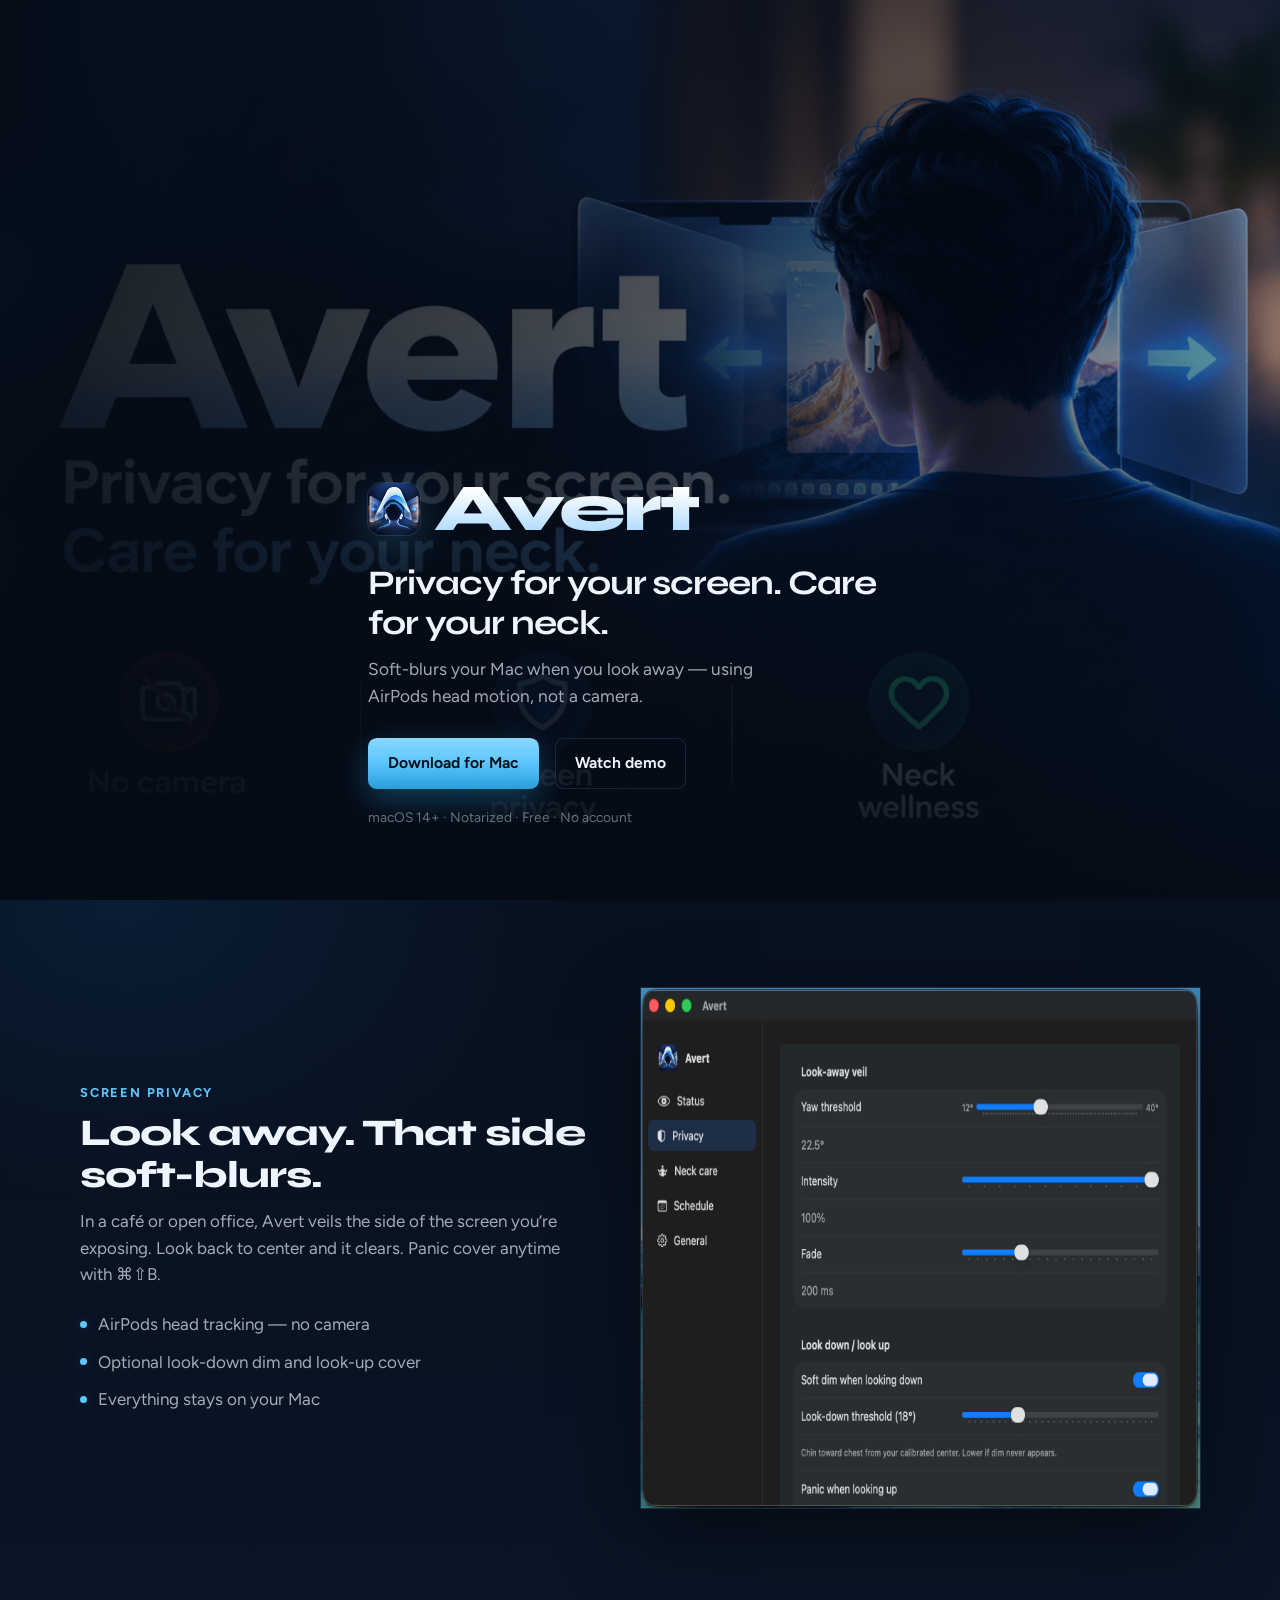
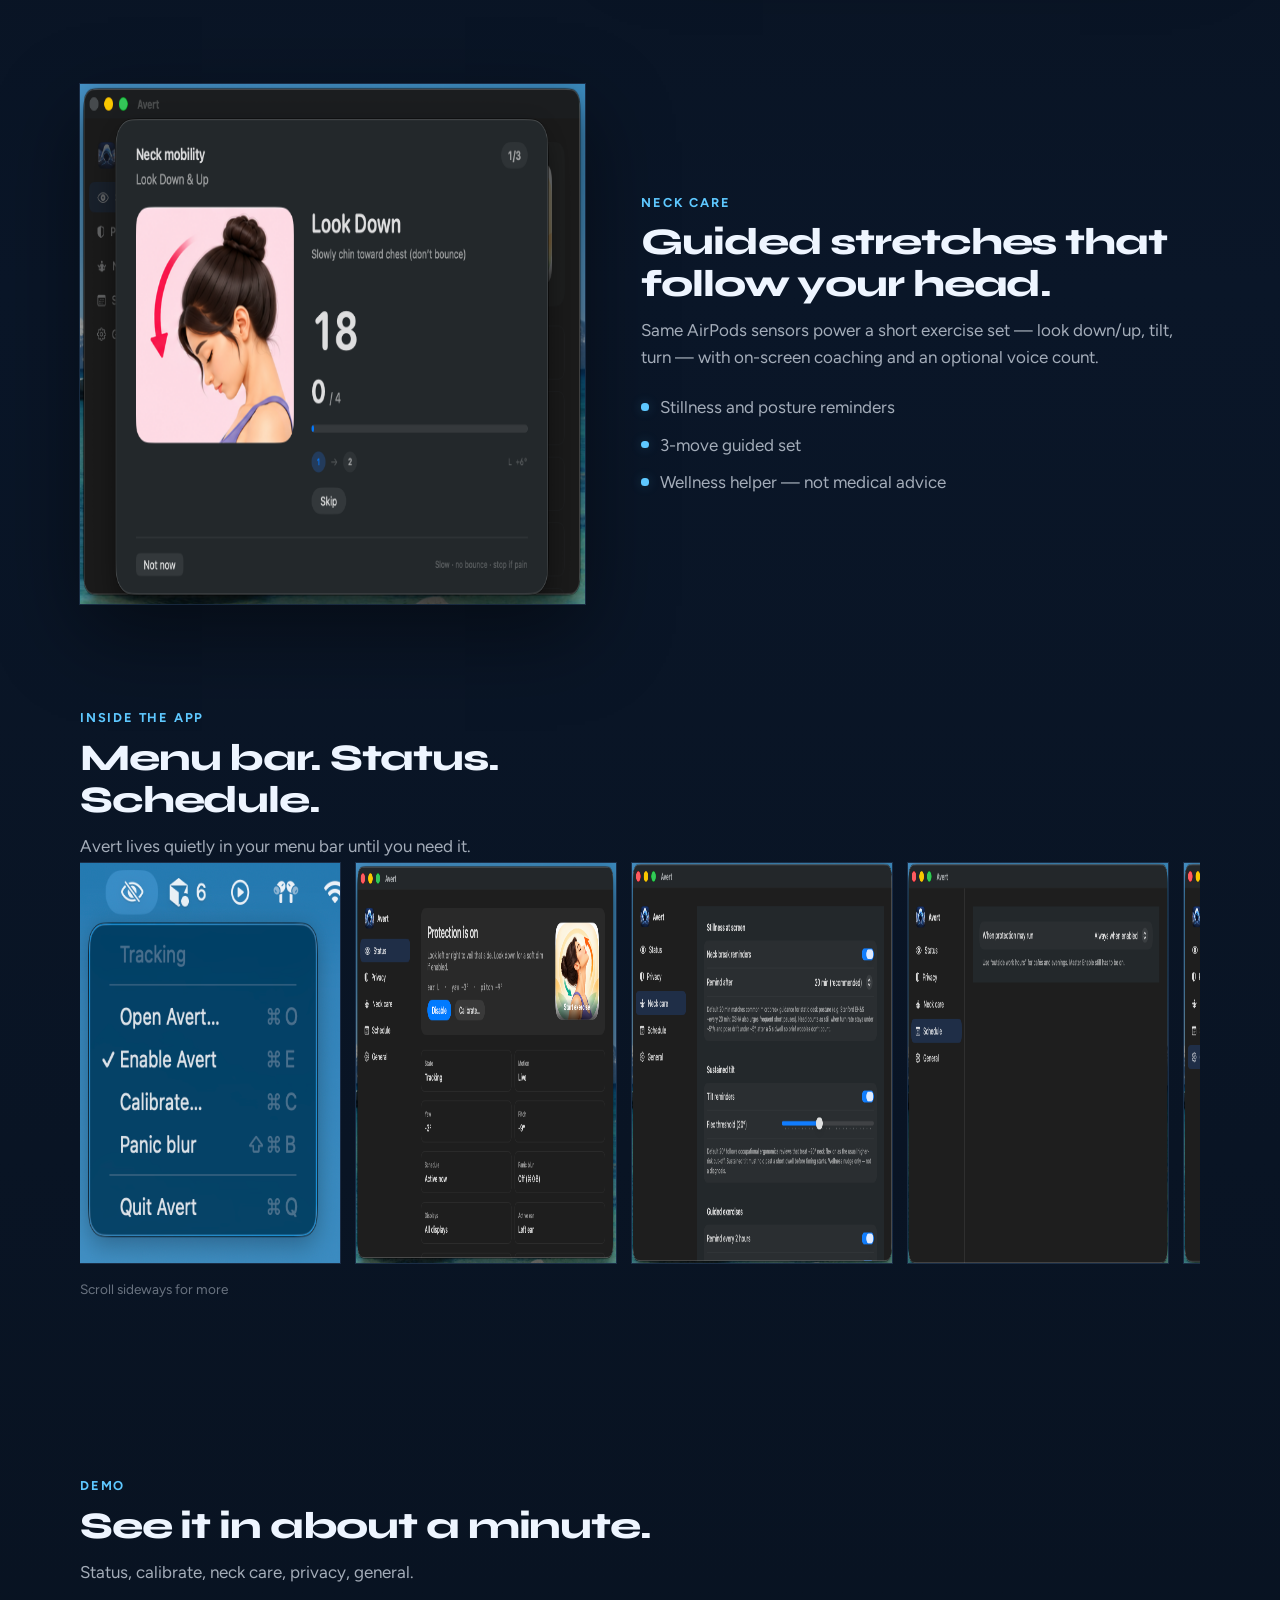
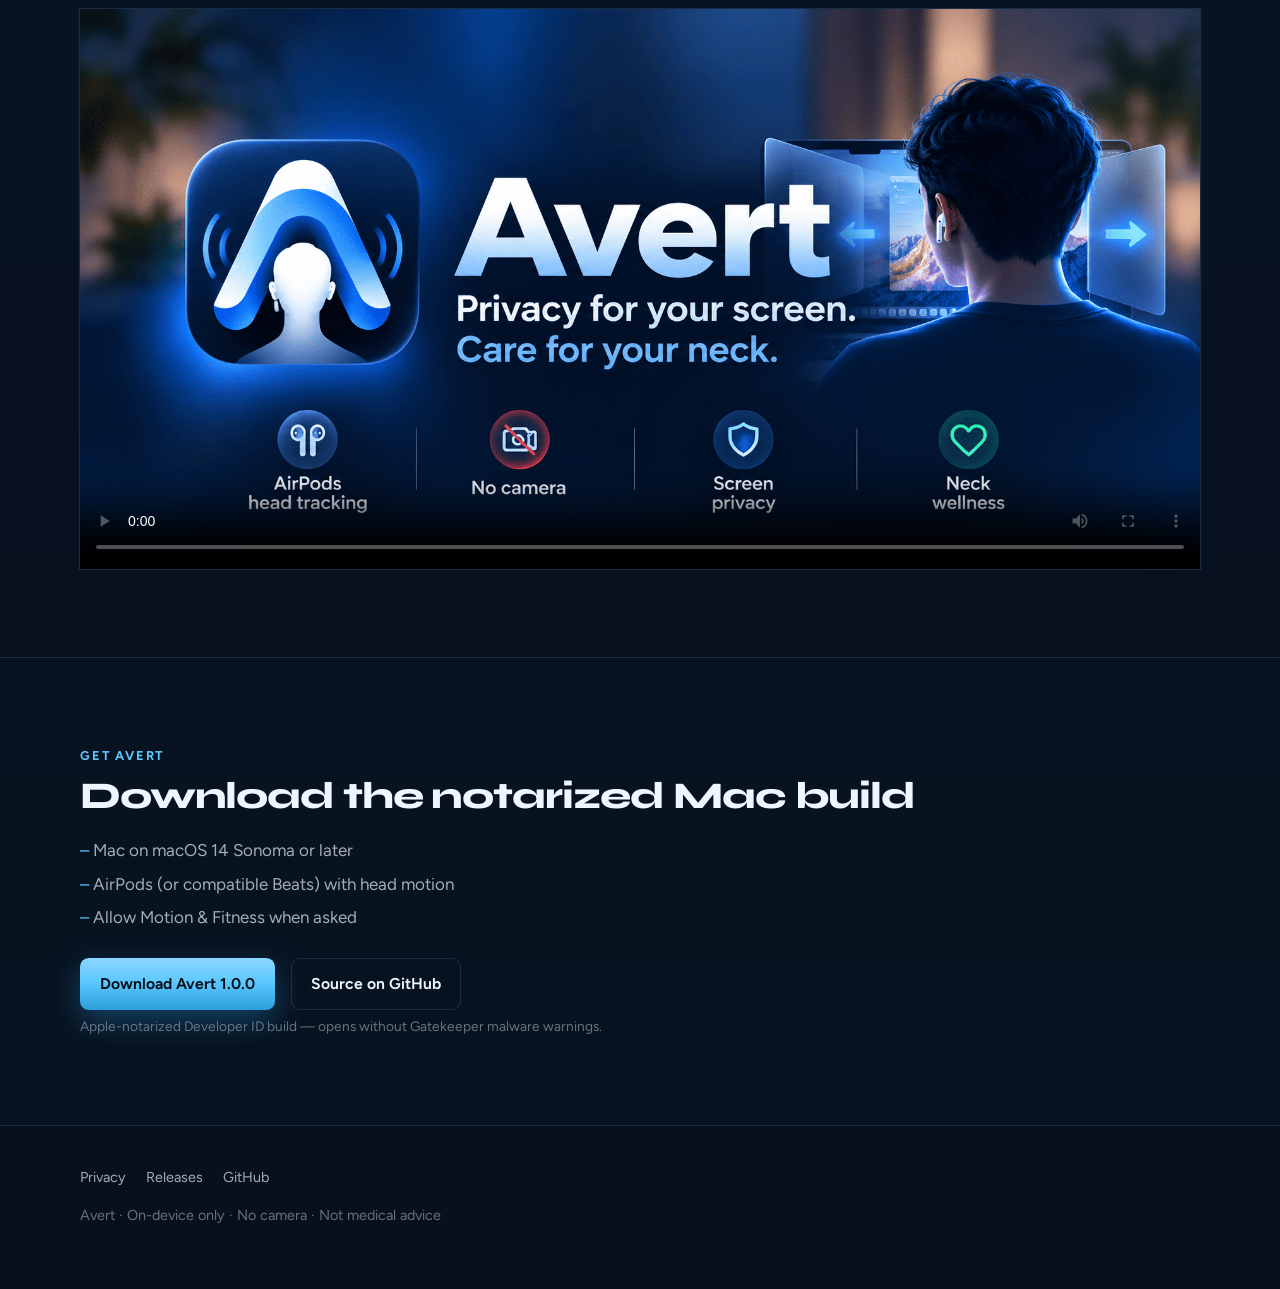
==== docs/index.html @ 4a2a261f "Add GitHub Pages landing site for Avert. Host a branded download page and public privacy policy from" ====
<!DOCTYPE html>
<html lang="en">
<head>
  <meta charset="utf-8" />
  <meta name="viewport" content="width=device-width, initial-scale=1" />
  <title>Avert — Privacy for your screen. Care for your neck.</title>
  <meta name="description" content="Mac menu bar app that soft-blurs your screen when you look away using AirPods head motion — no camera. Includes guided neck exercises." />
  <meta property="og:title" content="Avert" />
  <meta property="og:description" content="Privacy for your screen. Care for your neck. AirPods head tracking — no camera." />
  <meta property="og:image" content="https://wekex35.github.io/avert/brand/og_image.png" />
  <meta property="og:type" content="website" />
  <meta property="og:url" content="https://wekex35.github.io/avert/" />
  <meta name="twitter:card" content="summary_large_image" />
  <meta name="twitter:image" content="https://wekex35.github.io/avert/brand/og_image.png" />
  <link rel="icon" href="brand/avert-logo.png" type="image/png" />
  <link rel="preconnect" href="https://fonts.googleapis.com" />
  <link rel="preconnect" href="https://fonts.gstatic.com" crossorigin />
  <link href="https://fonts.googleapis.com/css2?family=Figtree:wght@400;550;650;700&family=Syne:wght@700;800&display=swap" rel="stylesheet" />
  <link rel="stylesheet" href="site.css" />
</head>
<body>
  <header class="hero">
    <div class="hero__media" aria-hidden="true">
      <img src="brand/og_image.png" alt="" width="1774" height="887" />
      <div class="hero__shade"></div>
    </div>
    <div class="wrap hero__content">
      <div class="brand">
        <img src="brand/avert-logo.png" alt="" width="64" height="64" />
        <p class="brand__name">Avert</p>
      </div>
      <h1>Privacy for your screen. Care for your neck.</h1>
      <p class="hero__lede">
        Soft-blurs your Mac when you look away — using AirPods head motion, not a camera.
      </p>
      <div class="cta-row">
        <a class="btn btn--primary" href="https://github.com/wekex35/avert/releases/download/v1.0.0-notarized/Avert-1.0.0-macos-notarized.dmg">
          Download for Mac
        </a>
        <a class="btn btn--ghost" href="#demo">Watch demo</a>
        <p class="cta-note">macOS 14+ · Notarized · Free · No account</p>
      </div>
    </div>
  </header>

  <main>
    <section id="privacy-blur">
      <div class="wrap split">
        <div class="split__copy">
          <p class="section-kicker">Screen privacy</p>
          <h2 class="section-title">Look away. That side soft-blurs.</h2>
          <p class="section-copy">
            In a café or open office, Avert veils the side of the screen you’re exposing.
            Look back to center and it clears. Panic cover anytime with ⌘⇧B.
          </p>
          <ul class="points">
            <li>AirPods head tracking — no camera</li>
            <li>Optional look-down dim and look-up cover</li>
            <li>Everything stays on your Mac</li>
          </ul>
        </div>
        <div class="split__visual">
          <img src="screenshots/04-privacy.png" alt="Avert Privacy settings" width="720" height="520" loading="lazy" />
        </div>
      </div>
    </section>

    <section id="neck">
      <div class="wrap split split--flip">
        <div class="split__copy">
          <p class="section-kicker">Neck care</p>
          <h2 class="section-title">Guided stretches that follow your head.</h2>
          <p class="section-copy">
            Same AirPods sensors power a short exercise set — look down/up, tilt, turn —
            with on-screen coaching and an optional voice count.
          </p>
          <ul class="points">
            <li>Stillness and posture reminders</li>
            <li>3-move guided set</li>
            <li>Wellness helper — not medical advice</li>
          </ul>
        </div>
        <div class="split__visual">
          <img src="screenshots/03-exercise-look-down.png" alt="Avert neck exercise: look down" width="720" height="520" loading="lazy" />
        </div>
      </div>
    </section>

    <section class="gallery" id="gallery" aria-labelledby="gallery-title">
      <div class="wrap">
        <p class="section-kicker">Inside the app</p>
        <h2 class="section-title" id="gallery-title">Menu bar. Status. Schedule.</h2>
        <p class="section-copy">Avert lives quietly in your menu bar until you need it.</p>
        <div class="gallery__rail" tabindex="0">
          <img src="screenshots/01-menu-bar.png" alt="Menu bar" width="320" height="400" loading="lazy" />
          <img src="screenshots/02-status.png" alt="Status" width="320" height="400" loading="lazy" />
          <img src="screenshots/05-neck-care.png" alt="Neck care settings" width="320" height="400" loading="lazy" />
          <img src="screenshots/06-schedule.png" alt="Schedule" width="320" height="400" loading="lazy" />
          <img src="screenshots/07-general.png" alt="General settings" width="320" height="400" loading="lazy" />
        </div>
        <p class="gallery__hint">Scroll sideways for more</p>
      </div>
    </section>

    <section id="demo">
      <div class="wrap">
        <p class="section-kicker">Demo</p>
        <h2 class="section-title">See it in about a minute.</h2>
        <p class="section-copy" style="margin-bottom: 1.5rem;">
          Status, calibrate, neck care, privacy, general.
        </p>
        <video controls playsinline preload="metadata" poster="brand/og_image.png" style="width:100%; box-shadow: 0 0 0 1px var(--line);">
          <source src="demo/avert-demo.mp4" type="video/mp4" />
          Your browser doesn’t play MP4. <a href="demo/avert-demo.mp4">Download the demo</a>.
        </video>
      </div>
    </section>

    <section class="download" id="download">
      <div class="wrap">
        <p class="section-kicker">Get Avert</p>
        <h2 class="section-title">Download the notarized Mac build</h2>
        <ul class="req">
          <li>Mac on macOS 14 Sonoma or later</li>
          <li>AirPods (or compatible Beats) with head motion</li>
          <li>Allow Motion &amp; Fitness when asked</li>
        </ul>
        <div class="cta-row">
          <a class="btn btn--primary" href="https://github.com/wekex35/avert/releases/download/v1.0.0-notarized/Avert-1.0.0-macos-notarized.dmg">
            Download Avert 1.0.0
          </a>
          <a class="btn btn--ghost" href="https://github.com/wekex35/avert">Source on GitHub</a>
        </div>
        <p class="cta-note">Apple-notarized Developer ID build — opens without Gatekeeper malware warnings.</p>
      </div>
    </section>
  </main>

  <footer class="site-footer">
    <div class="wrap">
      <nav aria-label="Footer">
        <a href="privacy.html">Privacy</a>
        <a href="https://github.com/wekex35/avert/releases/tag/v1.0.0-notarized">Releases</a>
        <a href="https://github.com/wekex35/avert">GitHub</a>
      </nav>
      <p>Avert · On-device only · No camera · Not medical advice</p>
    </div>
  </footer>
</body>
</html>
---- docs/site.css ----
:root {
  --bg: #050b14;
  --bg-mid: #0a1628;
  --ink: #eef5ff;
  --muted: rgba(238, 245, 255, 0.68);
  --faint: rgba(238, 245, 255, 0.42);
  --line: rgba(120, 180, 255, 0.16);
  --cyan: #5ec8ff;
  --cyan-deep: #2a9fd9;
  --glow: rgba(94, 200, 255, 0.22);
  --max: 1120px;
  --font-display: "Syne", sans-serif;
  --font-body: "Figtree", sans-serif;
}

*,
*::before,
*::after {
  box-sizing: border-box;
}

html {
  scroll-behavior: smooth;
}

body {
  margin: 0;
  min-height: 100vh;
  color: var(--ink);
  font-family: var(--font-body);
  font-size: 1.0625rem;
  line-height: 1.55;
  background:
    radial-gradient(1200px 700px at 70% -10%, rgba(46, 130, 220, 0.28), transparent 55%),
    radial-gradient(900px 600px at 10% 20%, rgba(20, 80, 140, 0.2), transparent 50%),
    linear-gradient(180deg, var(--bg) 0%, var(--bg-mid) 42%, #07101c 100%);
  -webkit-font-smoothing: antialiased;
}

img,
video {
  max-width: 100%;
  display: block;
}

a {
  color: var(--cyan);
  text-decoration-thickness: 1px;
  text-underline-offset: 0.18em;
}

a:hover {
  color: #9fddff;
}

.wrap {
  width: min(100% - 2.5rem, var(--max));
  margin-inline: auto;
}

/* —— Hero —— */
.hero {
  position: relative;
  min-height: 100svh;
  display: grid;
  align-items: end;
  overflow: hidden;
}

.hero__media {
  position: absolute;
  inset: 0;
  z-index: 0;
}

.hero__media img {
  width: 100%;
  height: 100%;
  object-fit: cover;
  object-position: center right;
  transform: scale(1.04);
  animation: heroDrift 18s ease-in-out infinite alternate;
}

.hero__shade {
  position: absolute;
  inset: 0;
  background:
    linear-gradient(90deg, rgba(5, 11, 20, 0.92) 0%, rgba(5, 11, 20, 0.72) 42%, rgba(5, 11, 20, 0.28) 100%),
    linear-gradient(180deg, rgba(5, 11, 20, 0.35) 0%, rgba(5, 11, 20, 0.15) 40%, rgba(5, 11, 20, 0.92) 100%);
}

.hero__content {
  position: relative;
  z-index: 1;
  padding: 5.5rem 0 4.5rem;
  max-width: 34rem;
}

.brand {
  display: flex;
  align-items: center;
  gap: 0.85rem;
  margin: 0 0 1.4rem;
  animation: rise 0.9s ease both;
}

.brand img {
  width: 3.25rem;
  height: 3.25rem;
  border-radius: 0.85rem;
  box-shadow: 0 0 0 1px var(--line), 0 12px 40px var(--glow);
}

.brand__name {
  font-family: var(--font-display);
  font-weight: 800;
  font-size: clamp(2.6rem, 7vw, 4.2rem);
  letter-spacing: -0.04em;
  line-height: 0.95;
  margin: 0;
  background: linear-gradient(180deg, #fff 20%, #9fd4ff 100%);
  -webkit-background-clip: text;
  background-clip: text;
  color: transparent;
}

.hero h1 {
  font-family: var(--font-display);
  font-weight: 700;
  font-size: clamp(1.55rem, 3.4vw, 2.15rem);
  letter-spacing: -0.03em;
  line-height: 1.15;
  margin: 0 0 0.85rem;
  animation: rise 0.9s ease 0.12s both;
}

.hero__lede {
  margin: 0 0 1.75rem;
  color: var(--muted);
  font-size: 1.08rem;
  max-width: 28rem;
  animation: rise 0.9s ease 0.22s both;
}

.cta-row {
  display: flex;
  flex-wrap: wrap;
  gap: 0.75rem 1rem;
  align-items: center;
  animation: rise 0.9s ease 0.32s both;
}

.btn {
  appearance: none;
  border: 0;
  display: inline-flex;
  align-items: center;
  justify-content: center;
  gap: 0.45rem;
  padding: 0.85rem 1.25rem;
  border-radius: 0.55rem;
  font-family: var(--font-body);
  font-weight: 650;
  font-size: 0.98rem;
  text-decoration: none;
  cursor: pointer;
  transition: transform 0.2s ease, background 0.2s ease, color 0.2s ease, box-shadow 0.2s ease;
}

.btn:hover {
  transform: translateY(-1px);
}

.btn--primary {
  color: #041018;
  background: linear-gradient(180deg, #8ad7ff 0%, var(--cyan) 45%, var(--cyan-deep) 100%);
  box-shadow: 0 10px 30px rgba(46, 160, 230, 0.35);
}

.btn--primary:hover {
  color: #041018;
}

.btn--ghost {
  color: var(--ink);
  background: transparent;
  box-shadow: inset 0 0 0 1px var(--line);
}

.btn--ghost:hover {
  color: var(--ink);
  background: rgba(255, 255, 255, 0.04);
}

.cta-note {
  width: 100%;
  margin: 0.35rem 0 0;
  color: var(--faint);
  font-size: 0.86rem;
}

/* —— Sections —— */
section {
  padding: 5.5rem 0;
}

.section-kicker {
  margin: 0 0 0.55rem;
  color: var(--cyan);
  font-size: 0.8rem;
  font-weight: 700;
  letter-spacing: 0.14em;
  text-transform: uppercase;
}

.section-title {
  font-family: var(--font-display);
  font-weight: 750;
  font-size: clamp(1.7rem, 3.2vw, 2.35rem);
  letter-spacing: -0.03em;
  line-height: 1.12;
  margin: 0 0 0.75rem;
  max-width: 18ch;
}

.section-copy {
  margin: 0;
  color: var(--muted);
  max-width: 36rem;
}

.split {
  display: grid;
  gap: 2.5rem;
  align-items: center;
}

@media (min-width: 860px) {
  .split {
    grid-template-columns: 0.95fr 1.05fr;
    gap: 3.5rem;
  }

  .split--flip .split__copy {
    order: 2;
  }

  .split--flip .split__visual {
    order: 1;
  }
}

.split__visual img {
  width: 100%;
  border-radius: 0;
  box-shadow: 0 0 0 1px var(--line), 0 30px 80px rgba(0, 0, 0, 0.45);
}

.points {
  list-style: none;
  margin: 1.5rem 0 0;
  padding: 0;
  display: grid;
  gap: 0.7rem;
}

.points li {
  position: relative;
  padding-left: 1.15rem;
  color: var(--muted);
}

.points li::before {
  content: "";
  position: absolute;
  left: 0;
  top: 0.55em;
  width: 0.45rem;
  height: 0.45rem;
  border-radius: 50%;
  background: var(--cyan);
  box-shadow: 0 0 12px var(--glow);
}

/* —— Gallery —— */
.gallery {
  padding-top: 1rem;
}

.gallery__rail {
  display: grid;
  grid-auto-flow: column;
  grid-auto-columns: minmax(260px, 320px);
  gap: 1rem;
  overflow-x: auto;
  padding: 0.25rem 0 1rem;
  scroll-snap-type: x mandatory;
  -webkit-overflow-scrolling: touch;
}

.gallery__rail img {
  scroll-snap-align: start;
  width: 100%;
  box-shadow: 0 0 0 1px var(--line);
}

.gallery__hint {
  margin: 0;
  color: var(--faint);
  font-size: 0.85rem;
}

/* —— Download —— */
.download {
  border-top: 1px solid var(--line);
  border-bottom: 1px solid var(--line);
  background: rgba(8, 20, 36, 0.55);
}

.download .section-title {
  max-width: none;
}

.req {
  margin: 1.25rem 0 1.75rem;
  padding: 0;
  list-style: none;
  color: var(--muted);
  display: grid;
  gap: 0.45rem;
}

.req li::before {
  content: "– ";
  color: var(--cyan);
}

/* —— Footer —— */
.site-footer {
  padding: 2.5rem 0 3rem;
  color: var(--faint);
  font-size: 0.9rem;
}

.site-footer nav {
  display: flex;
  flex-wrap: wrap;
  gap: 0.85rem 1.25rem;
  margin-bottom: 1rem;
}

.site-footer a {
  color: var(--muted);
  text-decoration: none;
}

.site-footer a:hover {
  color: var(--cyan);
}

/* —— Privacy page —— */
.page {
  padding: 3.5rem 0 5rem;
}

.page h1 {
  font-family: var(--font-display);
  font-size: clamp(2rem, 4vw, 2.8rem);
  letter-spacing: -0.03em;
  margin: 0 0 0.5rem;
}

.page .meta {
  color: var(--faint);
  margin: 0 0 2rem;
}

.page h2 {
  font-family: var(--font-display);
  font-size: 1.25rem;
  margin: 2rem 0 0.65rem;
}

.page p,
.page li {
  color: var(--muted);
}

.page table {
  width: 100%;
  border-collapse: collapse;
  margin: 1rem 0 1.5rem;
  font-size: 0.95rem;
}

.page th,
.page td {
  text-align: left;
  vertical-align: top;
  padding: 0.7rem 0.65rem;
  border-bottom: 1px solid var(--line);
}

.page th {
  color: var(--ink);
  font-weight: 650;
}

@keyframes rise {
  from {
    opacity: 0;
    transform: translateY(14px);
  }
  to {
    opacity: 1;
    transform: translateY(0);
  }
}

@keyframes heroDrift {
  from {
    transform: scale(1.04) translate3d(0, 0, 0);
  }
  to {
    transform: scale(1.08) translate3d(-1.5%, 1%, 0);
  }
}

@media (prefers-reduced-motion: reduce) {
  *,
  *::before,
  *::after {
    animation: none !important;
    transition: none !important;
  }

  html {
    scroll-behavior: auto;
  }
}
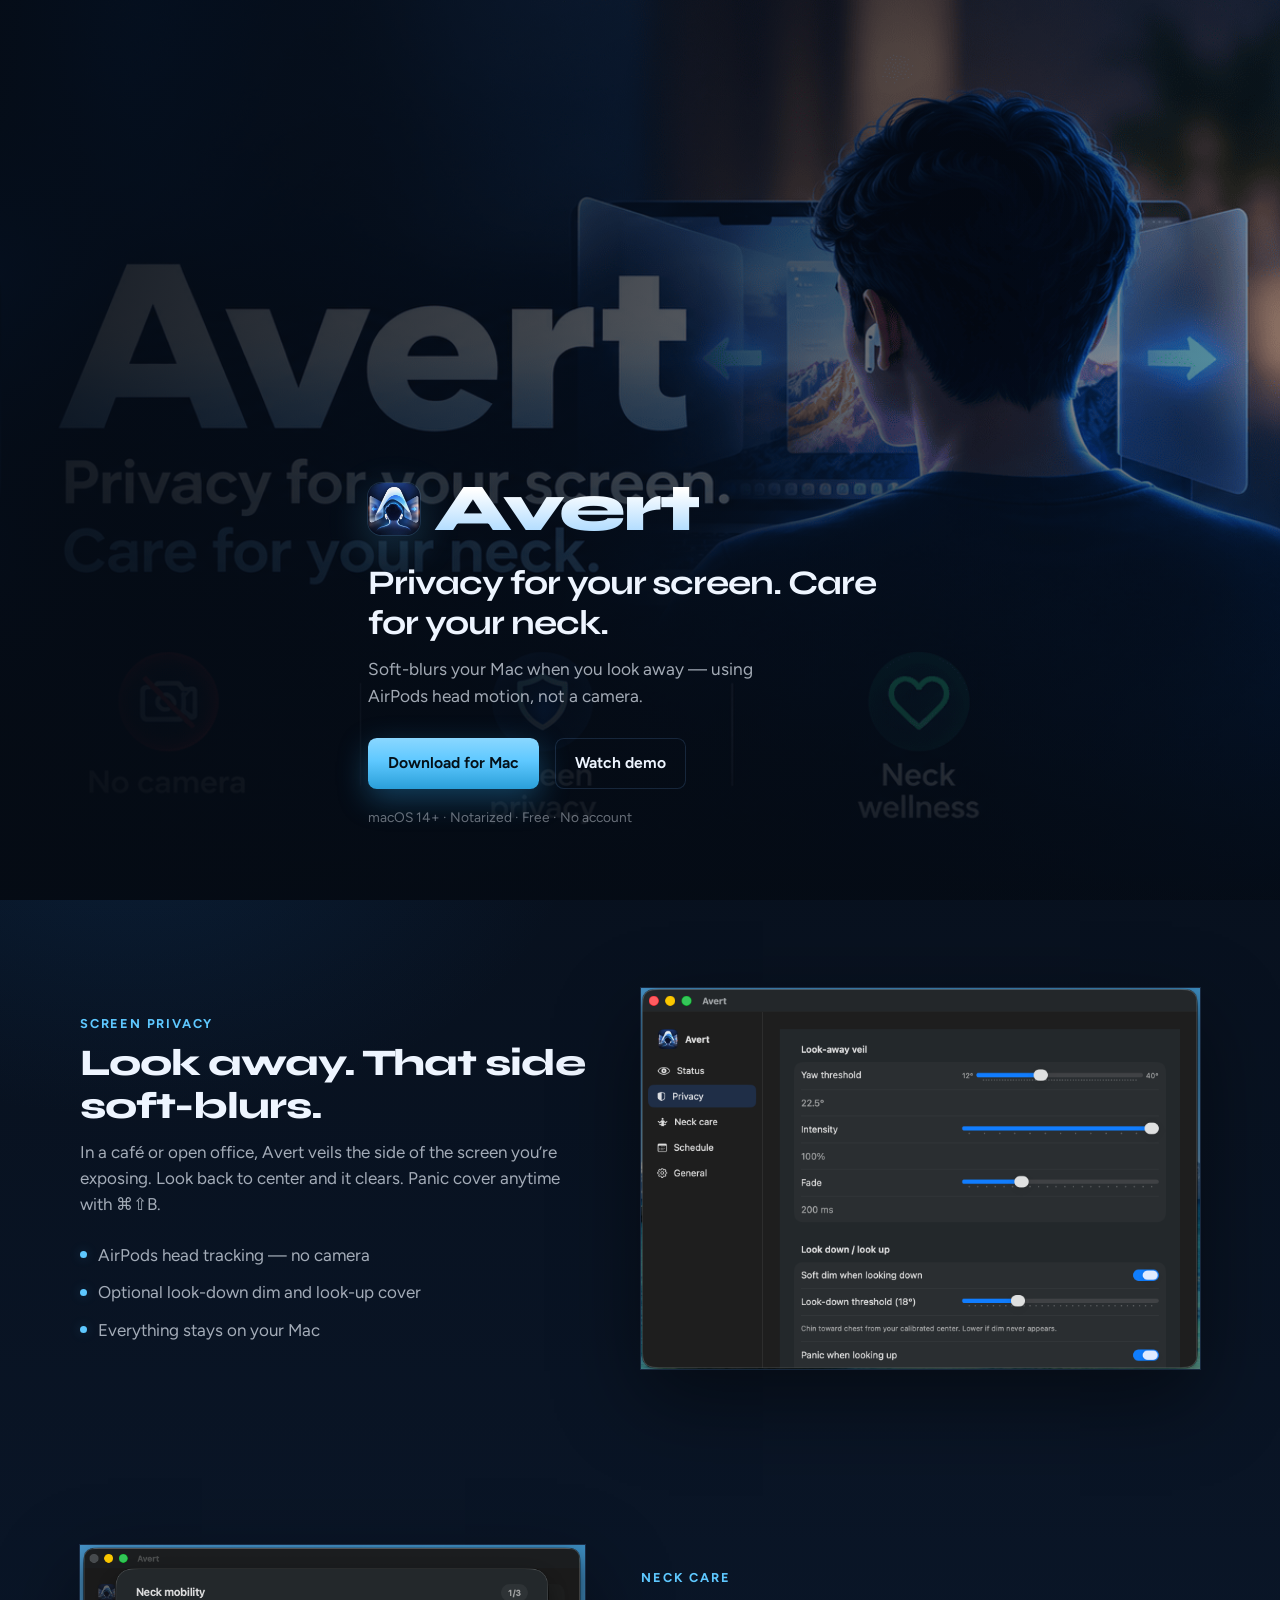
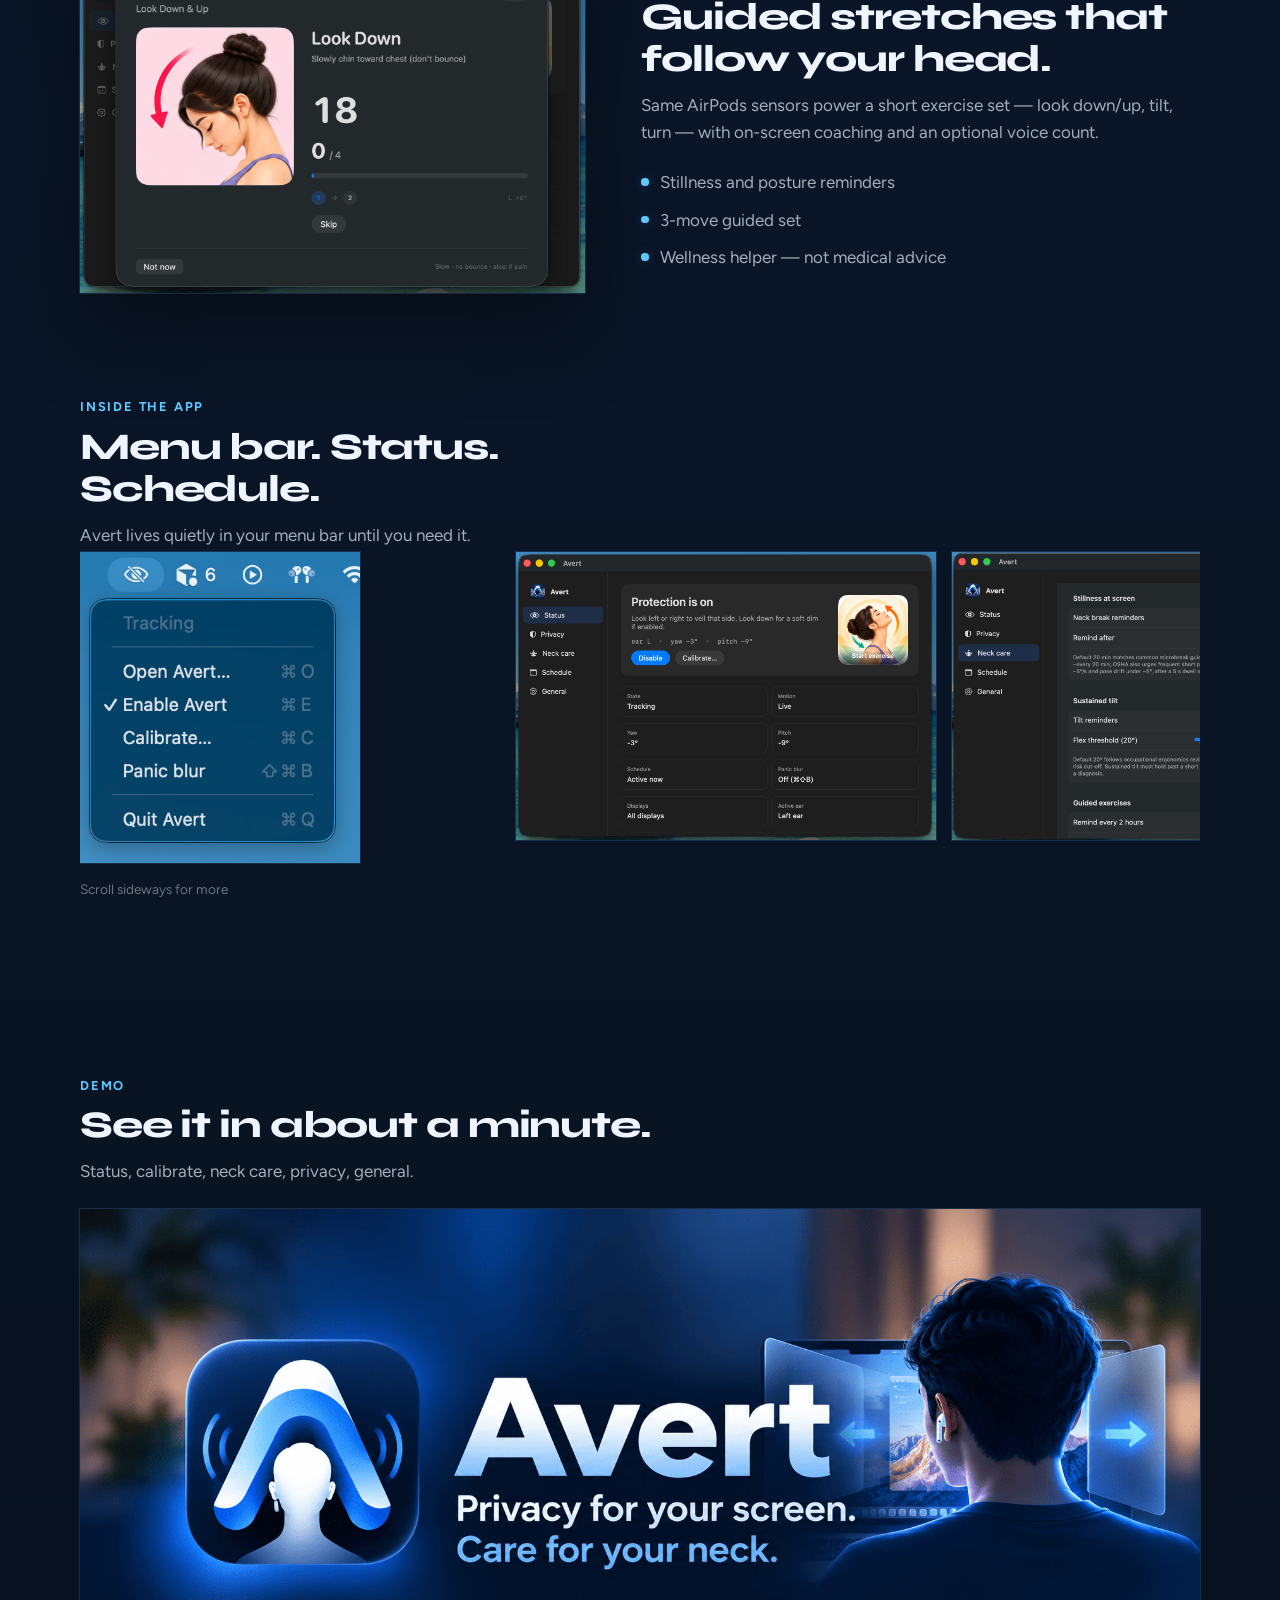
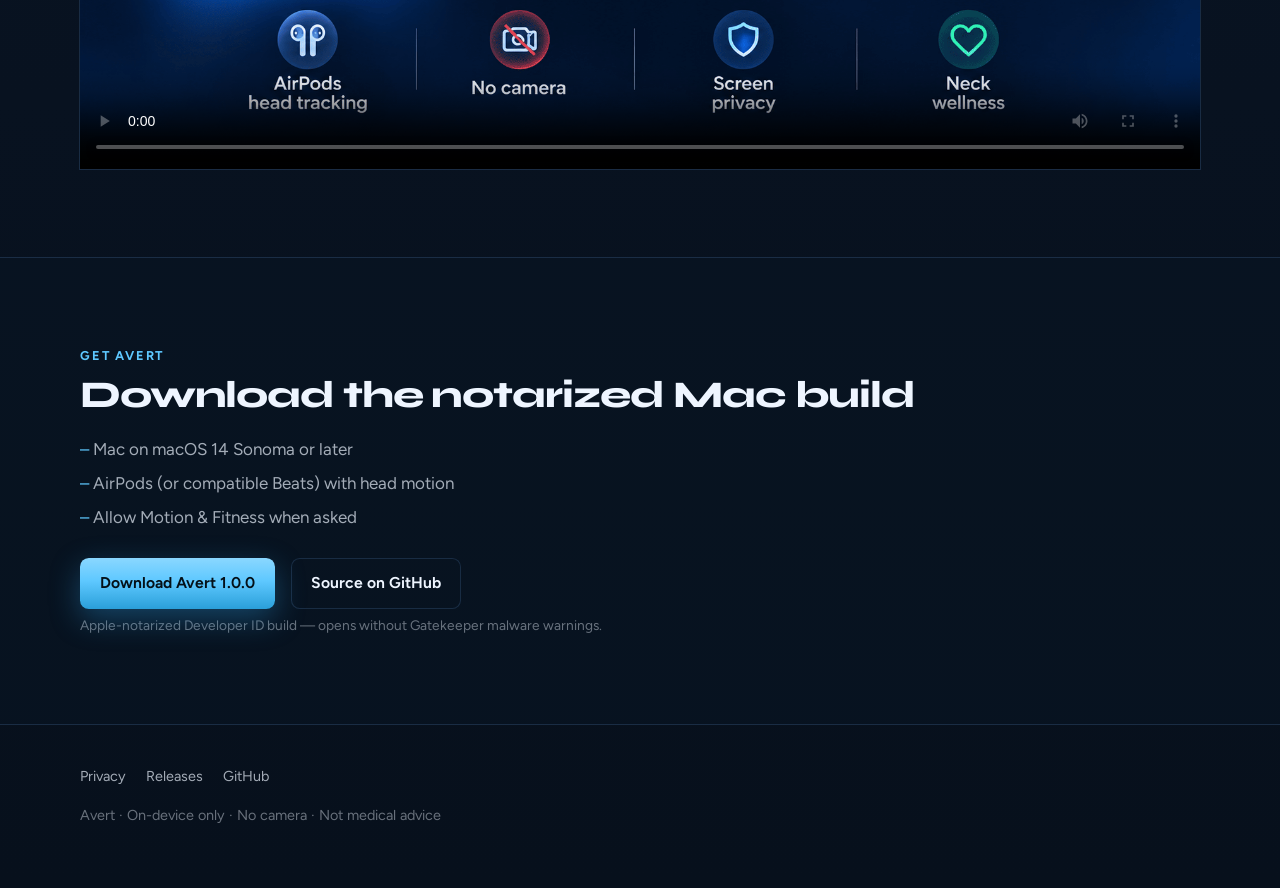
==== commit 24f5a00a: "Fix squeezed gallery screenshots on the landing page. HTML width/height forced a portrait box on lan" ====
--- a/docs/index.html
+++ b/docs/index.html
@@ -60,7 +60,7 @@
           </ul>
         </div>
         <div class="split__visual">
-          <img src="screenshots/04-privacy.png" alt="Avert Privacy settings" width="720" height="520" loading="lazy" />
+          <img src="screenshots/04-privacy.png" alt="Avert Privacy settings" width="1572" height="1072" loading="lazy" />
         </div>
       </div>
     </section>
@@ -81,7 +81,7 @@
           </ul>
         </div>
         <div class="split__visual">
-          <img src="screenshots/03-exercise-look-down.png" alt="Avert neck exercise: look down" width="720" height="520" loading="lazy" />
+          <img src="screenshots/03-exercise-look-down.png" alt="Avert neck exercise: look down" width="1588" height="1094" loading="lazy" />
         </div>
       </div>
     </section>
@@ -92,11 +92,11 @@
         <h2 class="section-title" id="gallery-title">Menu bar. Status. Schedule.</h2>
         <p class="section-copy">Avert lives quietly in your menu bar until you need it.</p>
         <div class="gallery__rail" tabindex="0">
-          <img src="screenshots/01-menu-bar.png" alt="Menu bar" width="320" height="400" loading="lazy" />
-          <img src="screenshots/02-status.png" alt="Status" width="320" height="400" loading="lazy" />
-          <img src="screenshots/05-neck-care.png" alt="Neck care settings" width="320" height="400" loading="lazy" />
-          <img src="screenshots/06-schedule.png" alt="Schedule" width="320" height="400" loading="lazy" />
-          <img src="screenshots/07-general.png" alt="General settings" width="320" height="400" loading="lazy" />
+          <img class="gallery__menu" src="screenshots/01-menu-bar.png" alt="Menu bar" width="406" height="450" loading="lazy" />
+          <img src="screenshots/02-status.png" alt="Status" width="1588" height="1088" loading="lazy" />
+          <img src="screenshots/05-neck-care.png" alt="Neck care settings" width="1568" height="1074" loading="lazy" />
+          <img src="screenshots/06-schedule.png" alt="Schedule" width="1568" height="1068" loading="lazy" />
+          <img src="screenshots/07-general.png" alt="General settings" width="1576" height="1072" loading="lazy" />
         </div>
         <p class="gallery__hint">Scroll sideways for more</p>
       </div>
--- a/docs/site.css
+++ b/docs/site.css
@@ -253,6 +253,7 @@
 
 .split__visual img {
   width: 100%;
+  height: auto;
   border-radius: 0;
   box-shadow: 0 0 0 1px var(--line), 0 30px 80px rgba(0, 0, 0, 0.45);
 }
@@ -291,7 +292,7 @@
 .gallery__rail {
   display: grid;
   grid-auto-flow: column;
-  grid-auto-columns: minmax(260px, 320px);
+  grid-auto-columns: minmax(420px, 520px);
   gap: 1rem;
   overflow-x: auto;
   padding: 0.25rem 0 1rem;
@@ -302,7 +303,16 @@
 .gallery__rail img {
   scroll-snap-align: start;
   width: 100%;
+  height: auto;
+  aspect-ratio: auto;
+  object-fit: contain;
   box-shadow: 0 0 0 1px var(--line);
+}
+
+.gallery__rail img.gallery__menu {
+  width: auto;
+  max-width: 280px;
+  justify-self: start;
 }
 
 .gallery__hint {
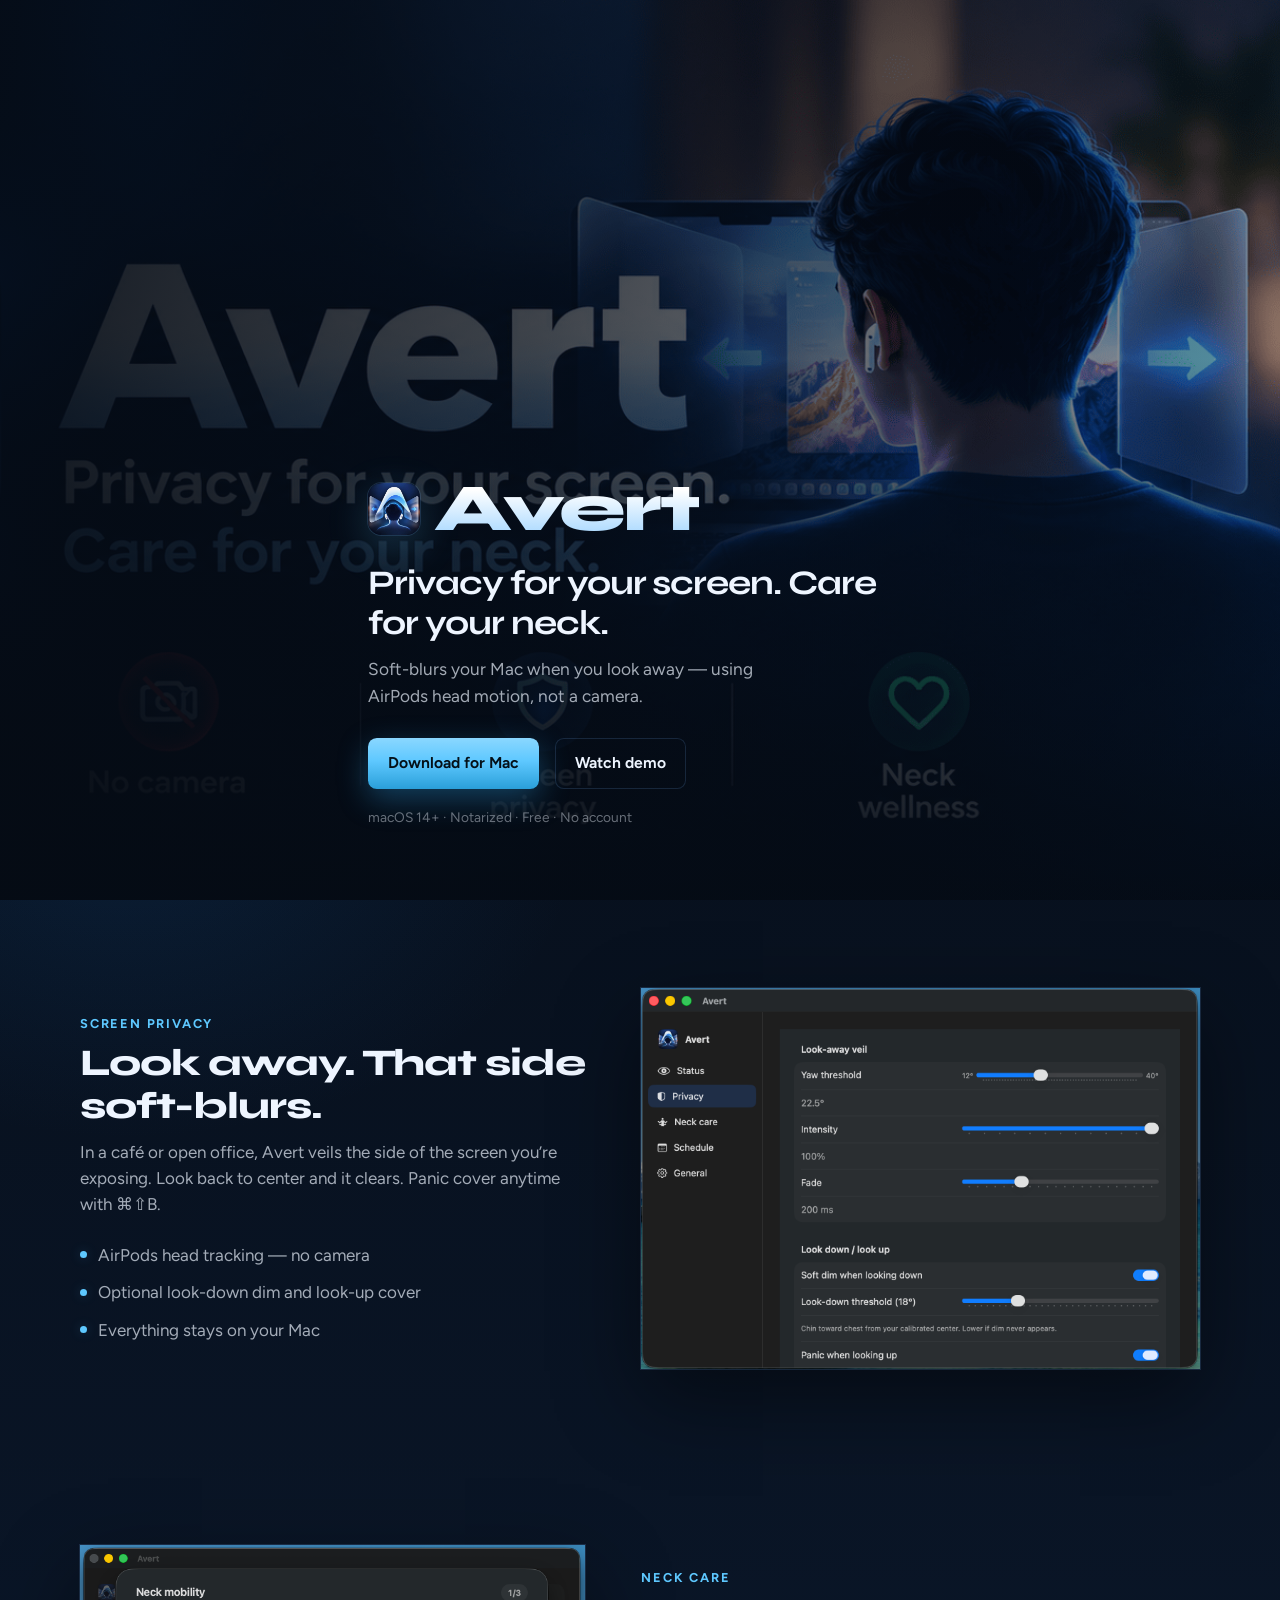
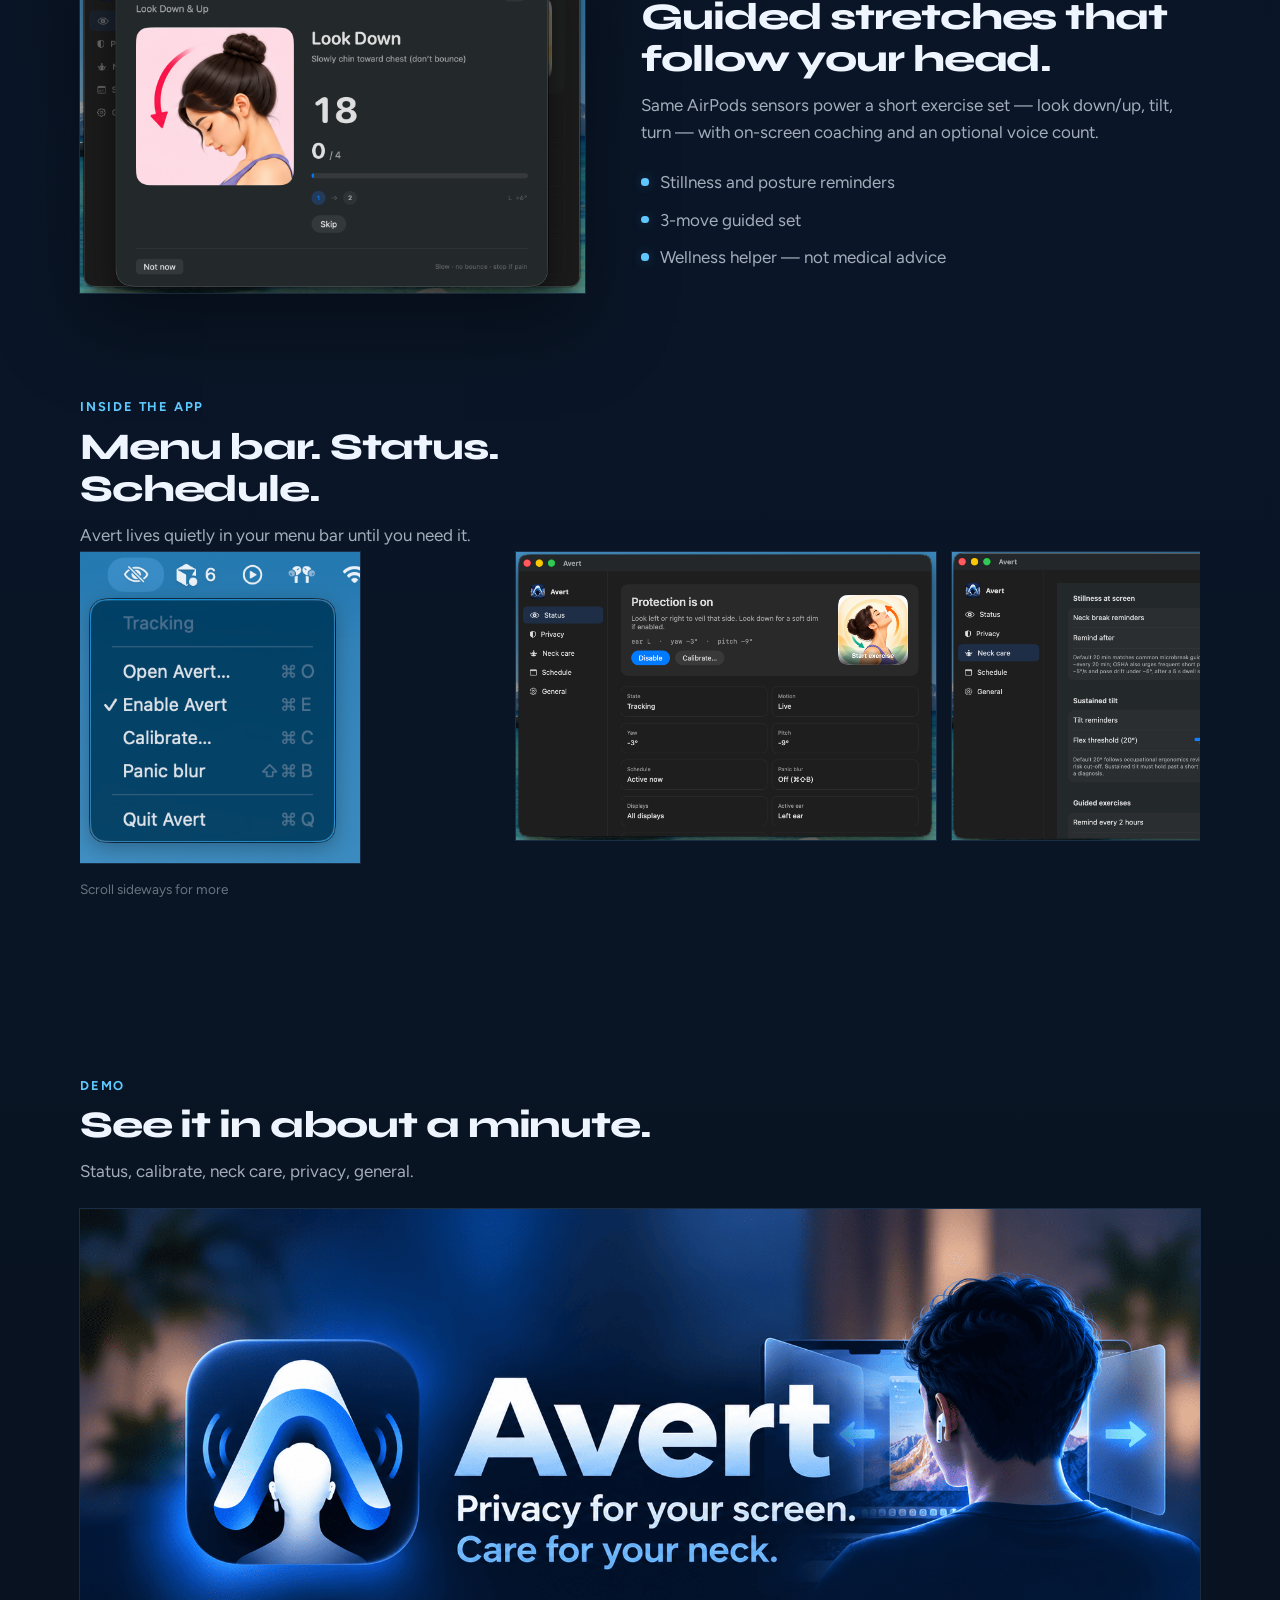
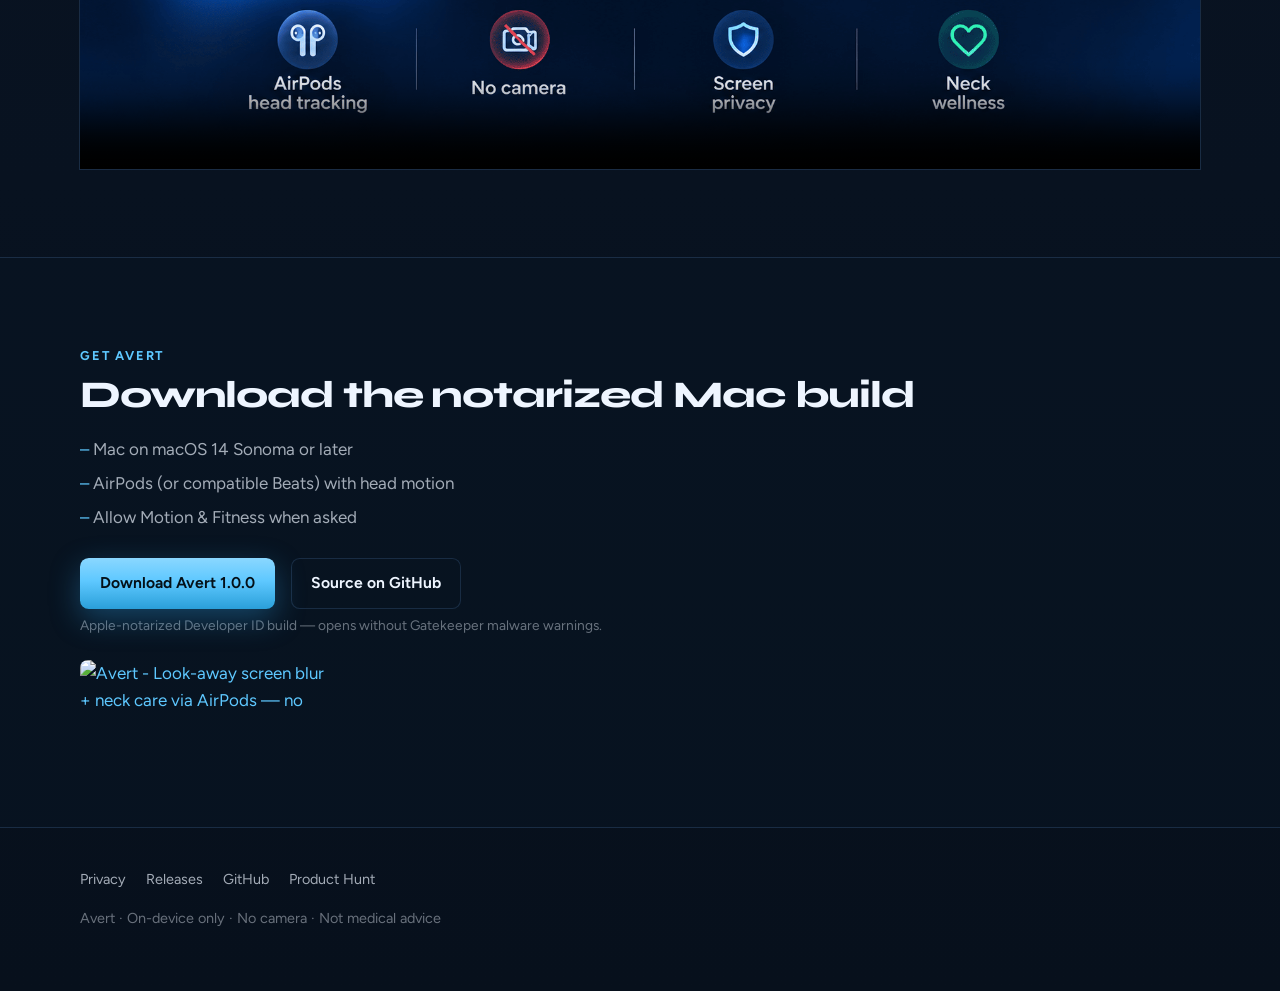
==== commit f3d4f07a: "Add Product Hunt badge to the landing page. Also record the YouTube demo URL and check in YouTube th" ====
--- a/docs/index.html
+++ b/docs/index.html
@@ -132,6 +132,11 @@
           <a class="btn btn--ghost" href="https://github.com/wekex35/avert">Source on GitHub</a>
         </div>
         <p class="cta-note">Apple-notarized Developer ID build — opens without Gatekeeper malware warnings.</p>
+        <p class="ph-badge">
+          <a href="https://www.producthunt.com/products/avert?embed=true&amp;utm_source=badge-featured&amp;utm_medium=badge&amp;utm_campaign=badge-avert" target="_blank" rel="noopener noreferrer">
+            <img alt="Avert - Look-away screen blur + neck care via AirPods — no camera | Product Hunt" width="250" height="54" src="https://api.producthunt.com/widgets/embed-image/v1/featured.svg?post_id=1261894&amp;theme=dark&amp;t=1790440929533" />
+          </a>
+        </p>
       </div>
     </section>
   </main>
@@ -142,6 +147,7 @@
         <a href="privacy.html">Privacy</a>
         <a href="https://github.com/wekex35/avert/releases/tag/v1.0.0-notarized">Releases</a>
         <a href="https://github.com/wekex35/avert">GitHub</a>
+        <a href="https://www.producthunt.com/products/avert?launch=avert">Product Hunt</a>
       </nav>
       <p>Avert · On-device only · No camera · Not medical advice</p>
     </div>
--- a/docs/site.css
+++ b/docs/site.css
@@ -346,6 +346,21 @@
   color: var(--cyan);
 }
 
+.ph-badge {
+  margin: 1.5rem 0 0;
+}
+
+.ph-badge a {
+  display: inline-block;
+  text-decoration: none;
+}
+
+.ph-badge img {
+  width: 250px;
+  height: auto;
+  border-radius: 8px;
+}
+
 /* —— Footer —— */
 .site-footer {
   padding: 2.5rem 0 3rem;
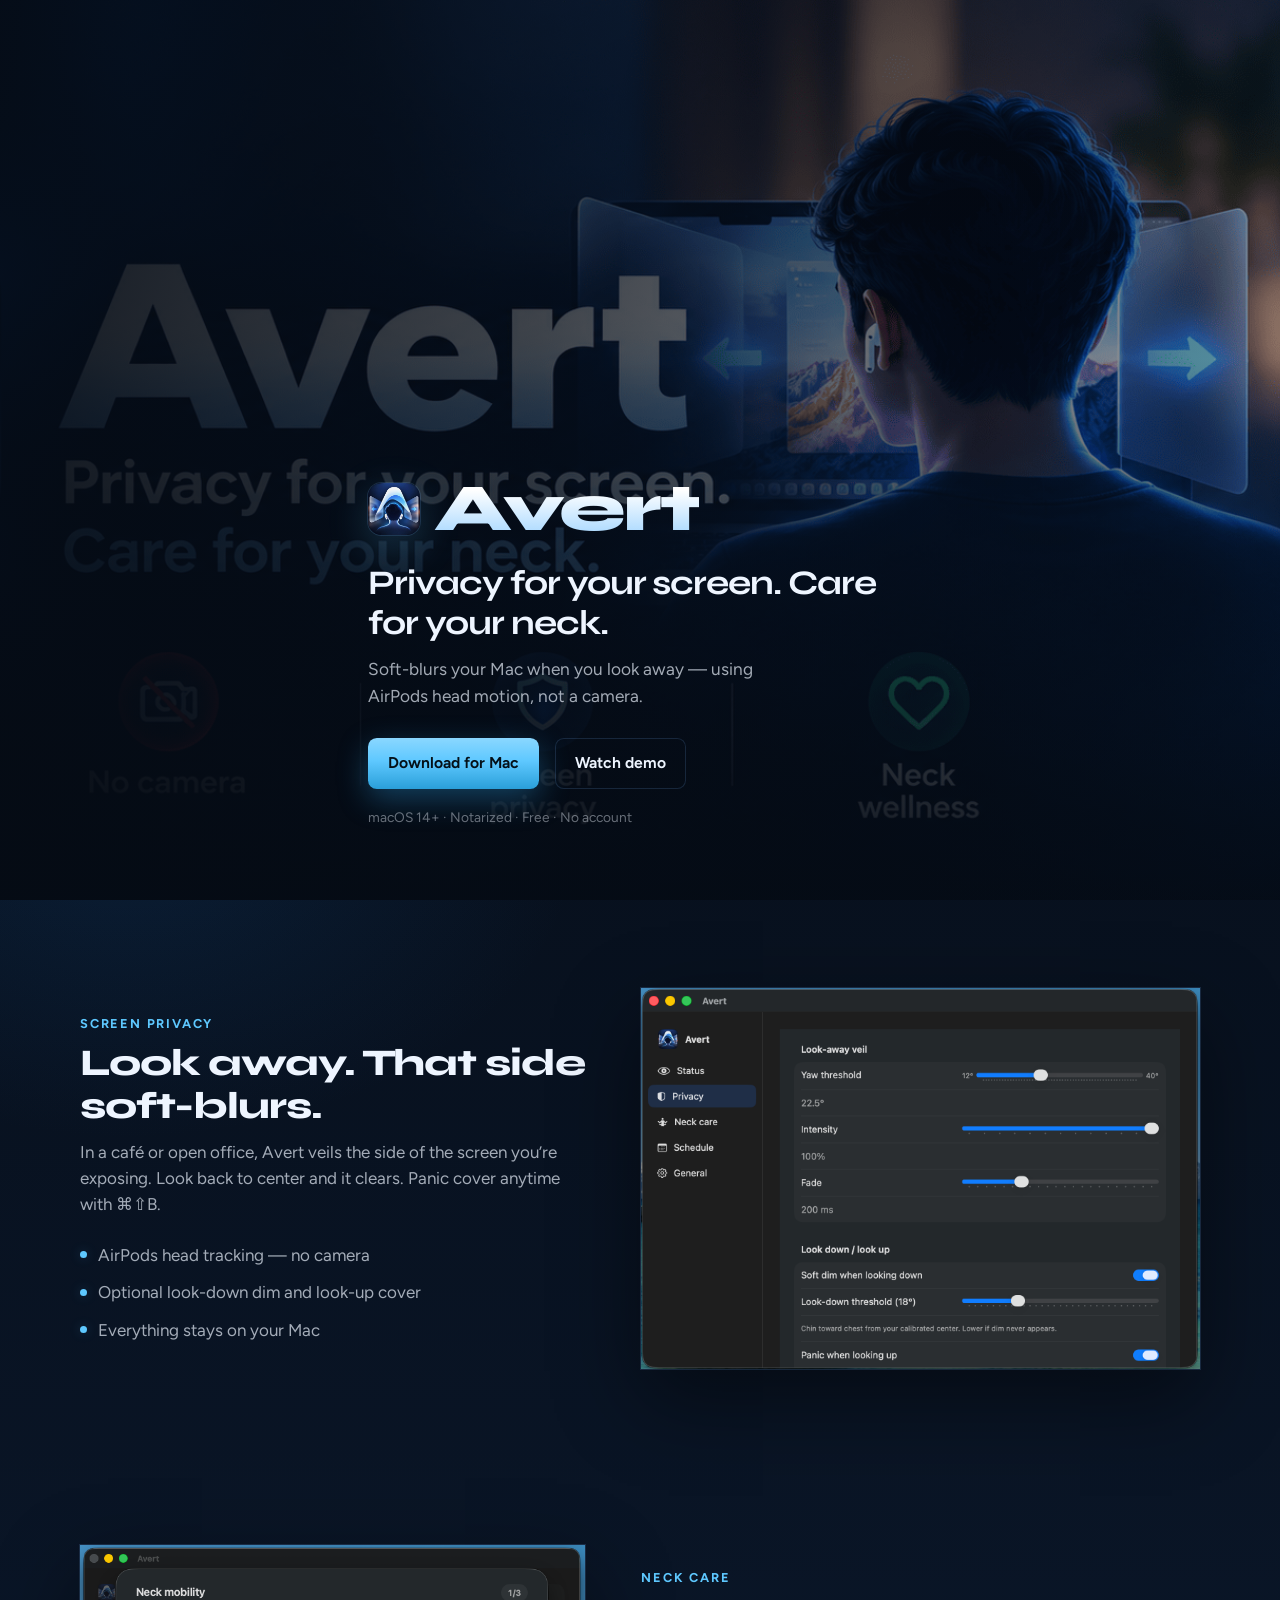
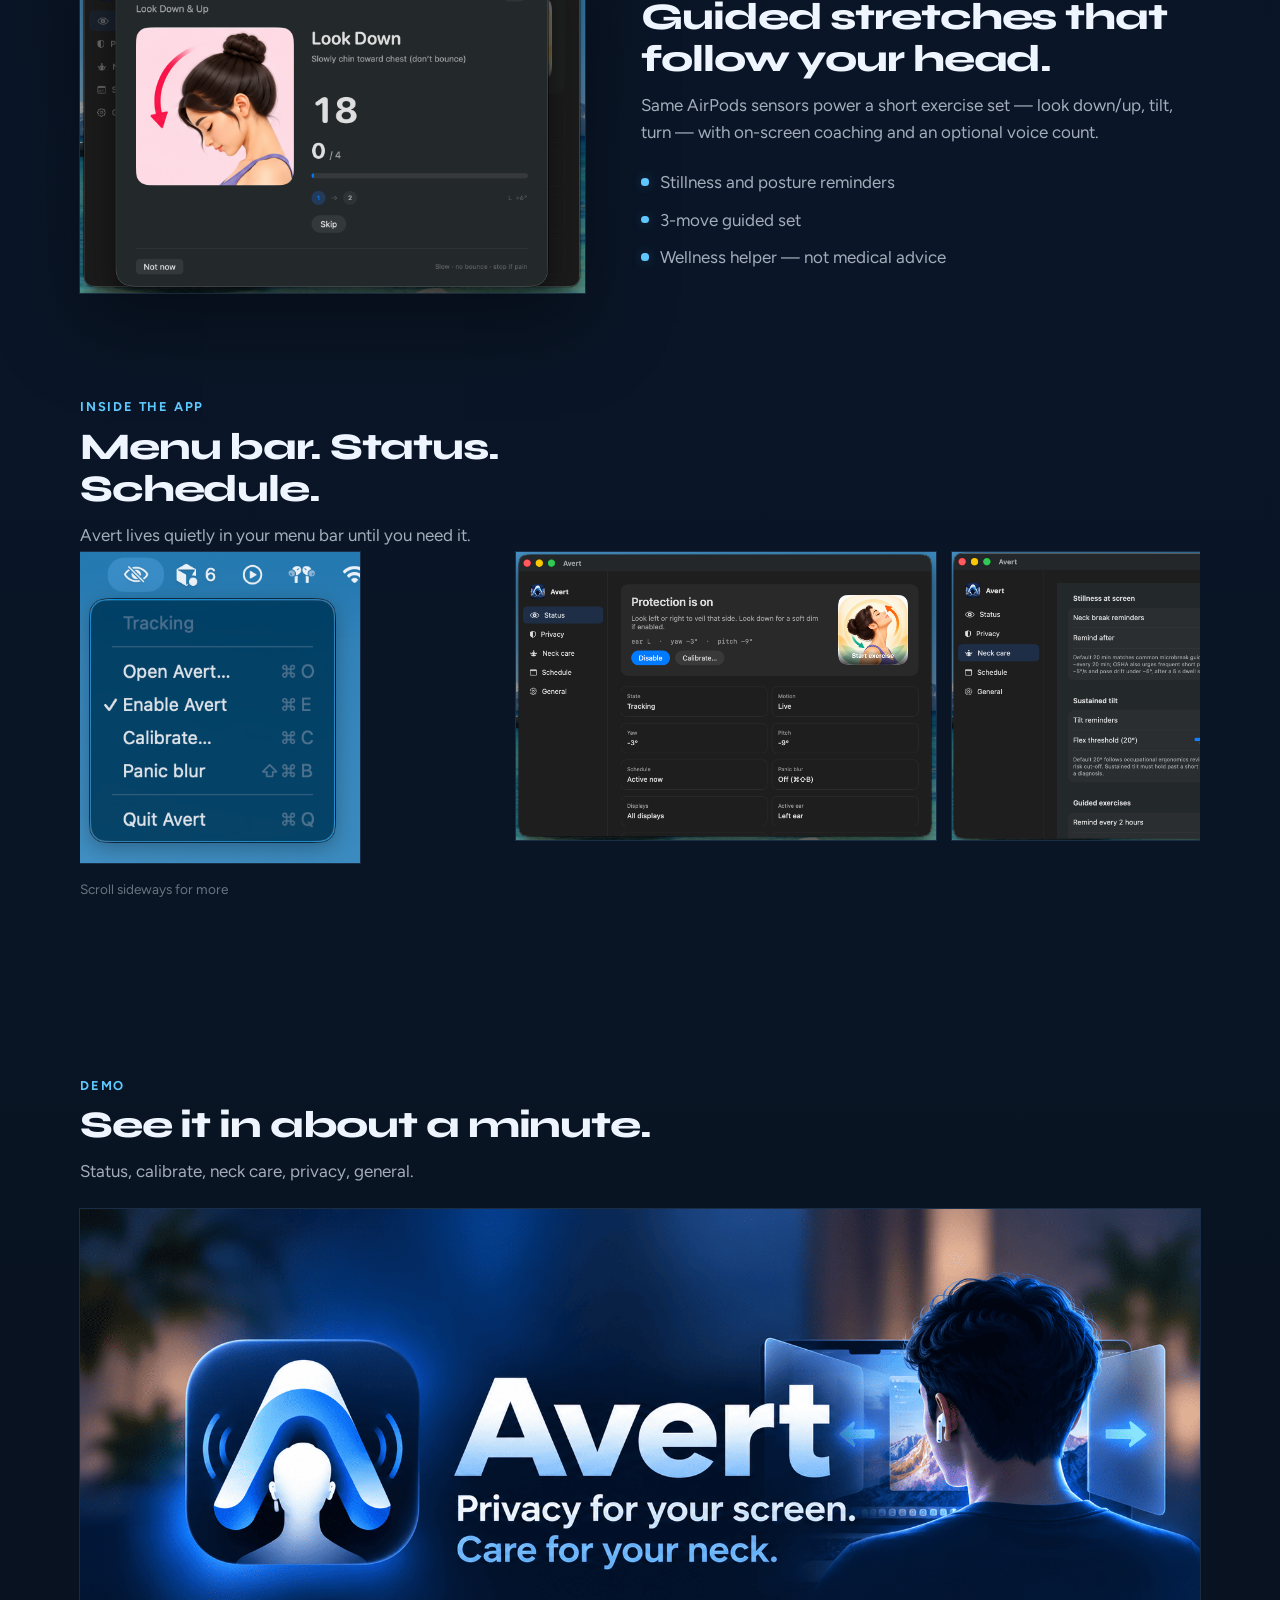
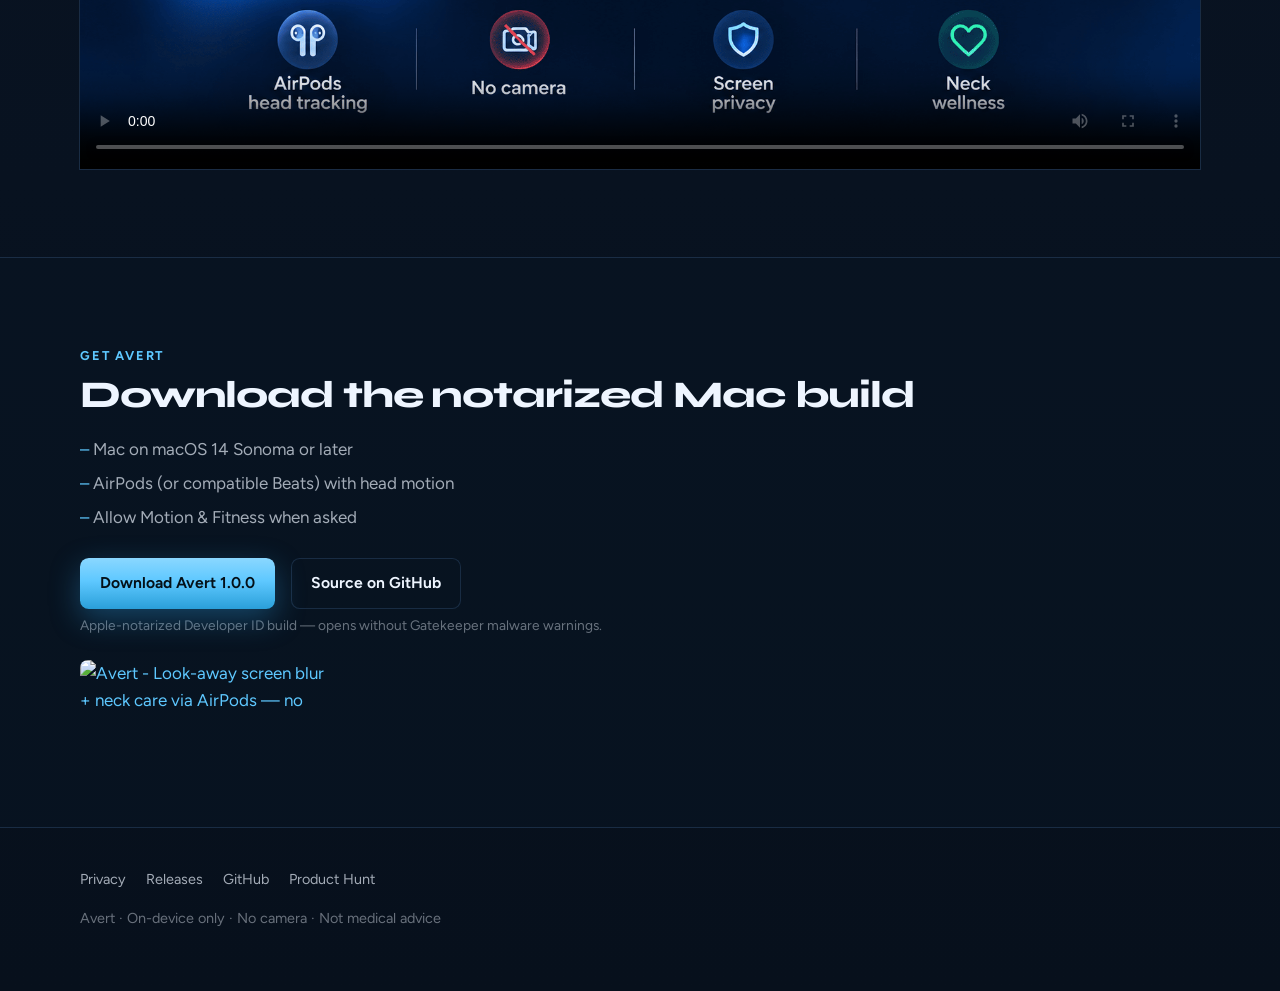
==== commit e4136ec3: "Add full SEO for the GitHub Pages site. Canonical/OG/Twitter tags, SoftwareApplication JSON-LD, robo" ====
--- a/docs/index.html
+++ b/docs/index.html
@@ -5,18 +5,64 @@
   <meta name="viewport" content="width=device-width, initial-scale=1" />
   <title>Avert — Privacy for your screen. Care for your neck.</title>
   <meta name="description" content="Mac menu bar app that soft-blurs your screen when you look away using AirPods head motion — no camera. Includes guided neck exercises." />
-  <meta property="og:title" content="Avert" />
-  <meta property="og:description" content="Privacy for your screen. Care for your neck. AirPods head tracking — no camera." />
+  <meta name="robots" content="index, follow, max-image-preview:large" />
+  <meta name="theme-color" content="#050b14" />
+  <link rel="canonical" href="https://wekex35.github.io/avert/" />
+  <meta property="og:site_name" content="Avert" />
+  <meta property="og:locale" content="en_US" />
+  <meta property="og:title" content="Avert — Privacy for your screen. Care for your neck." />
+  <meta property="og:description" content="Soft-blurs your Mac when you look away using AirPods head motion — no camera. Guided neck exercises included." />
   <meta property="og:image" content="https://wekex35.github.io/avert/brand/og_image.png" />
+  <meta property="og:image:width" content="1774" />
+  <meta property="og:image:height" content="887" />
+  <meta property="og:image:alt" content="Avert — Mac privacy blur and neck care via AirPods" />
   <meta property="og:type" content="website" />
   <meta property="og:url" content="https://wekex35.github.io/avert/" />
   <meta name="twitter:card" content="summary_large_image" />
+  <meta name="twitter:title" content="Avert — Privacy for your screen. Care for your neck." />
+  <meta name="twitter:description" content="Soft-blurs your Mac when you look away using AirPods head motion — no camera. Guided neck exercises included." />
   <meta name="twitter:image" content="https://wekex35.github.io/avert/brand/og_image.png" />
+  <meta name="twitter:image:alt" content="Avert — Mac privacy blur and neck care via AirPods" />
   <link rel="icon" href="brand/avert-logo.png" type="image/png" />
+  <link rel="apple-touch-icon" href="brand/avert-appicon-1024.png" />
   <link rel="preconnect" href="https://fonts.googleapis.com" />
   <link rel="preconnect" href="https://fonts.gstatic.com" crossorigin />
   <link href="https://fonts.googleapis.com/css2?family=Figtree:wght@400;550;650;700&family=Syne:wght@700;800&display=swap" rel="stylesheet" />
   <link rel="stylesheet" href="site.css" />
+  <script type="application/ld+json">
+  {
+    "@context": "https://schema.org",
+    "@type": "SoftwareApplication",
+    "name": "Avert",
+    "applicationCategory": "UtilitiesApplication",
+    "operatingSystem": "macOS 14+",
+    "description": "Mac menu bar app that soft-blurs your screen when you look away using AirPods head motion — no camera. Includes guided neck exercises.",
+    "url": "https://wekex35.github.io/avert/",
+    "downloadUrl": "https://github.com/wekex35/avert/releases/download/v1.0.0-notarized/Avert-1.0.0-macos-notarized.dmg",
+    "image": "https://wekex35.github.io/avert/brand/og_image.png",
+    "screenshot": [
+      "https://wekex35.github.io/avert/screenshots/04-privacy.png",
+      "https://wekex35.github.io/avert/screenshots/03-exercise-look-down.png"
+    ],
+    "author": {
+      "@type": "Person",
+      "name": "Nirmal Mandal",
+      "url": "https://github.com/wekex35"
+    },
+    "offers": {
+      "@type": "Offer",
+      "price": "0",
+      "priceCurrency": "USD"
+    },
+    "softwareVersion": "1.0.0",
+    "isAccessibleForFree": true,
+    "sameAs": [
+      "https://github.com/wekex35/avert",
+      "https://www.producthunt.com/products/avert",
+      "https://www.youtube.com/watch?v=5TTqezT9OFw"
+    ]
+  }
+  </script>
 </head>
 <body>
   <header class="hero">
